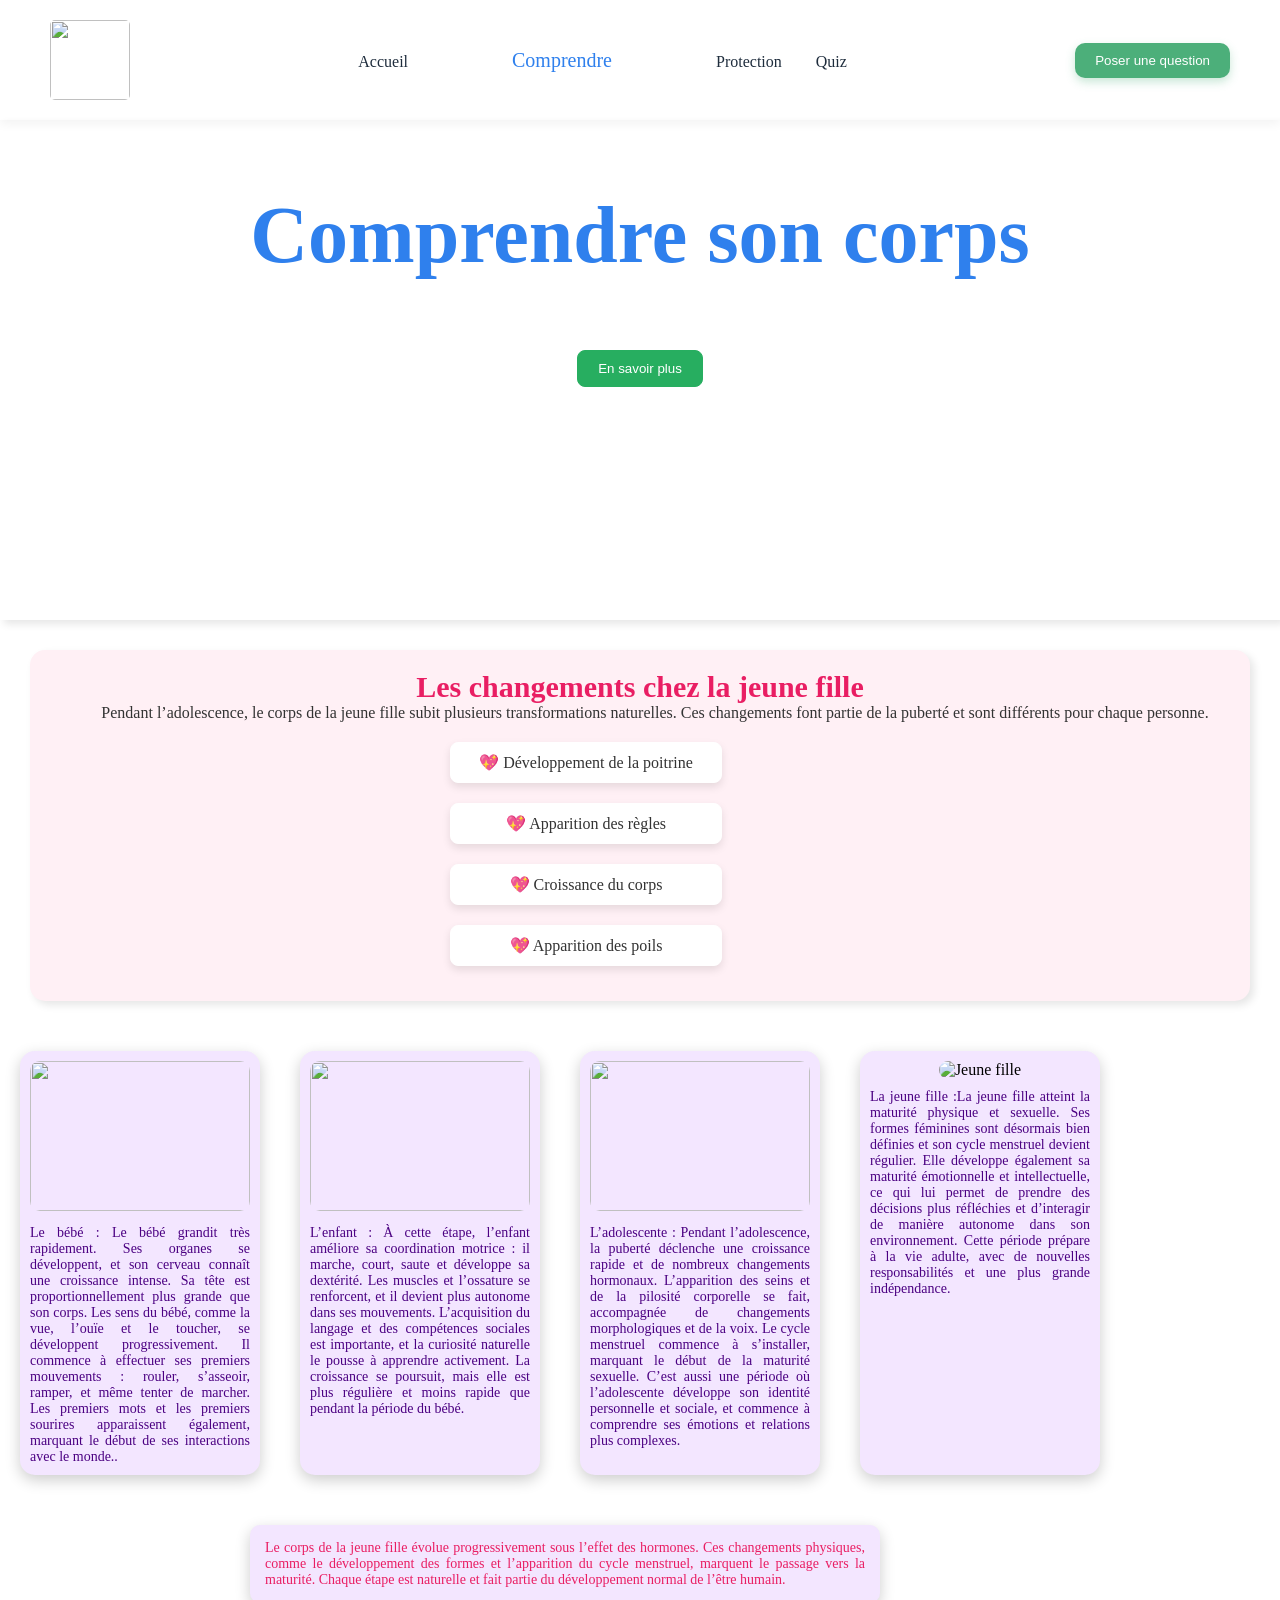
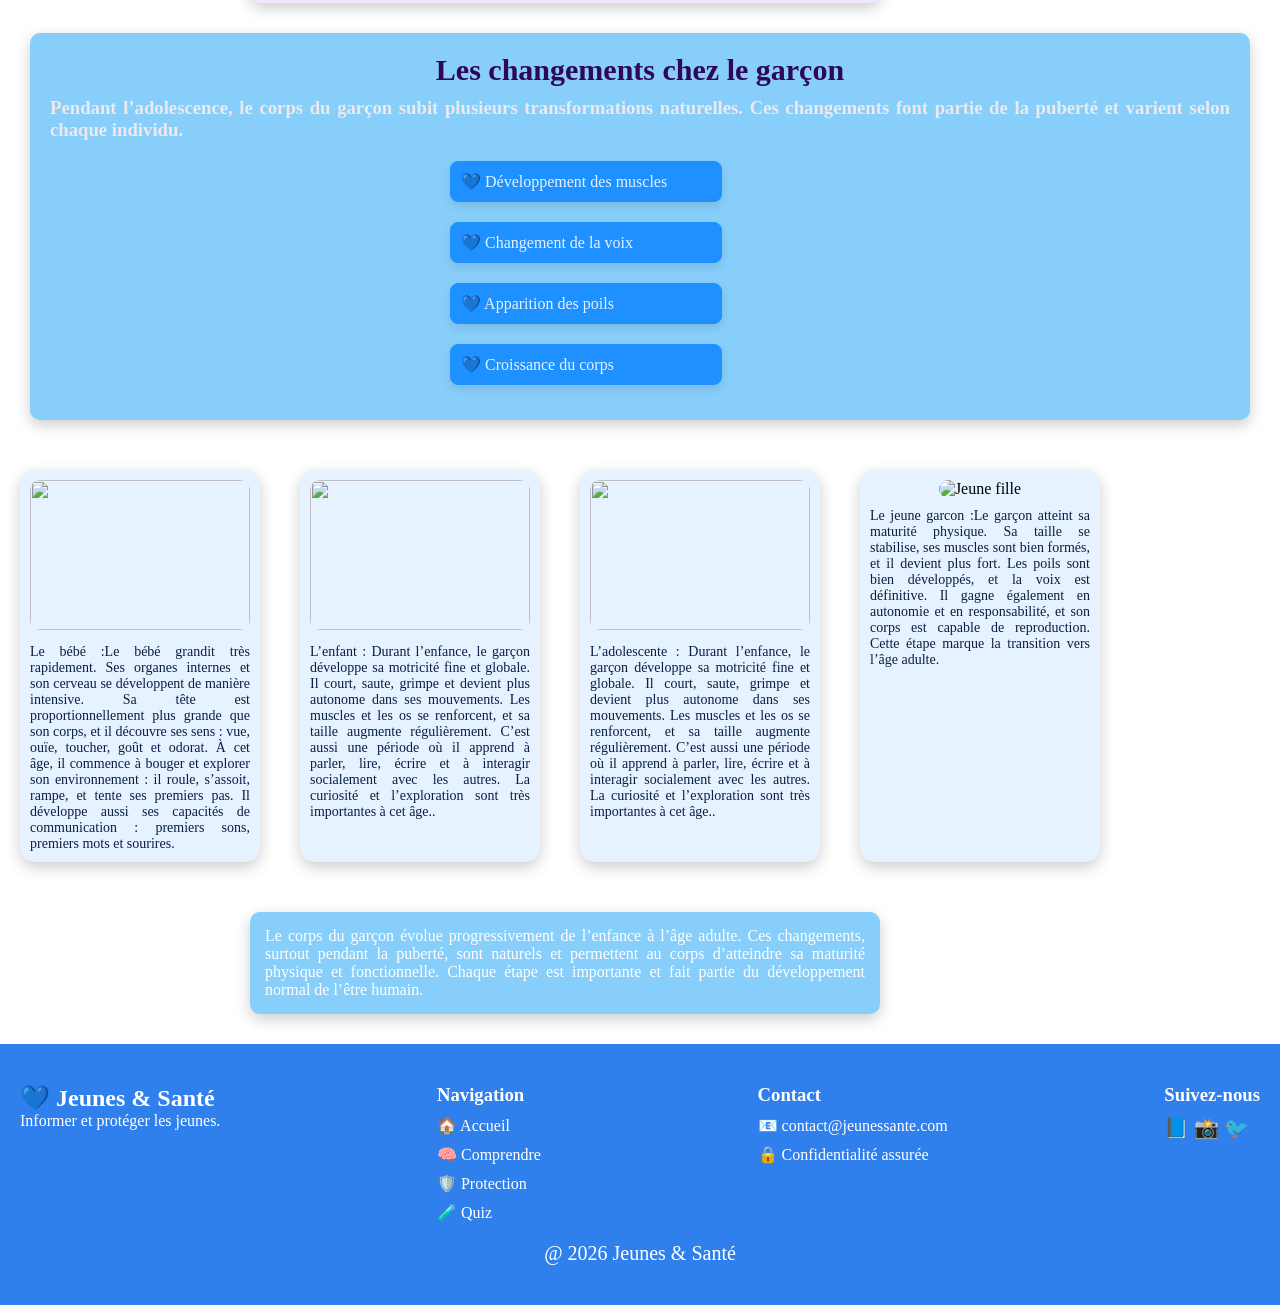
==== MON_projet_02/comprendre.html @ f054b7c0 "mise en page" ====
<!DOCTYPE html>
<html lang="en">
<head>
    <meta charset="UTF-8">
    <meta name="viewport" content="width=device-width, initial-scale=1.0">
    <title>Document</title>
    <link rel="stylesheet" href="comprendre.css">
</head>
<body>
     <header>
   <img src="../WhatsApp Image 2026-03-15 at 23.31.17.jpeg" alt="">
    <nav>
      <a href="./index.html">Accueil </a>
      <a href=""><span class="fils">Comprendre</span></a>
      <a href="../Protéger/protéger.html">Protection</a>
      <a href="../Quiz/quiz.html">Quiz</a>
    </nav>
    <button class="bouton"><a href="../Question/question">Poser une question</a></button>
  </header>
  <div class="mere">
   <div class="fils">
    <h1>Comprendre son corps</h1>
  <p>
    L’adolescence est une période de transformation physique et émotionnelle.
    Comprendre son corps permet de mieux vivre ces changements et de faire des choix responsables.
  </p>
  <button>En savoir plus</button>
   </div>
  </div>
  <section class="fille">
  <h2>Les changements chez la jeune fille</h2>
  <p>
    Pendant l’adolescence, le corps de la jeune fille subit plusieurs transformations naturelles.
    Ces changements font partie de la puberté et sont différents pour chaque personne.
  </p>

  <div class="fille1">
      <p>💖 Développement de la poitrine</p>
    <p>💖 Apparition des règles</p>
    <p>💖 Croissance du corps</p>
    <p>💖 Apparition des poils</p>
  </div>
</section>
<section class="mere1">
  <div class="fille2">
  <img src="image.png" alt="">
  <p>Le bébé : Le bébé grandit très rapidement. Ses organes se développent, et son cerveau connaît une croissance intense. Sa tête est proportionnellement plus grande que son corps. Les sens du bébé, comme la vue, l’ouïe et le toucher, se développent progressivement. Il commence à effectuer ses premiers mouvements : rouler, s’asseoir, ramper, et même tenter de marcher. Les premiers mots et les premiers sourires apparaissent également, marquant le début de ses interactions avec le monde..</p>
</div>

<div class="fille2">
  <img src="WhatsApp Image 2026-03-18 at 15.33.07.jpeg" alt="">
  <p>L’enfant : À cette étape, l’enfant améliore sa coordination motrice : il marche, court, saute et développe sa dextérité. Les muscles et l’ossature se renforcent, et il devient plus autonome dans ses mouvements. L’acquisition du langage et des compétences sociales est importante, et la curiosité naturelle le pousse à apprendre activement. La croissance se poursuit, mais elle est plus régulière et moins rapide que pendant la période du bébé.</p>
</div>

<div class="fille2">
  <img src="WhatsApp Image 2026-03-18 at 15.41.31.jpeg" alt="">
  <p>L’adolescente : Pendant l’adolescence, la puberté déclenche une croissance rapide et de nombreux changements hormonaux. L’apparition des seins et de la pilosité corporelle se fait, accompagnée de changements morphologiques et de la voix. Le cycle menstruel commence à s’installer, marquant le début de la maturité sexuelle. C’est aussi une période où l’adolescente développe son identité personnelle et sociale, et commence à comprendre ses émotions et relations plus complexes.</p>
</div>

<div class="fille2">
  <img src="WhatsApp Image 2026-03-18 at 15.45.42.jpeg" alt="Jeune fille">
  <p>La jeune fille :La jeune fille atteint la maturité physique et sexuelle. Ses formes féminines sont désormais bien définies et son cycle menstruel devient régulier. Elle développe également sa maturité émotionnelle et intellectuelle, ce qui lui permet de prendre des décisions plus réfléchies et d’interagir de manière autonome dans son environnement. Cette période prépare à la vie adulte, avec de nouvelles responsabilités et une plus grande indépendance.</p>
</div>
  
</section>
<div class="fille3">
  <p>
    Le corps de la jeune fille évolue progressivement sous l’effet des hormones. 
    Ces changements physiques, comme le développement des formes et l’apparition 
    du cycle menstruel, marquent le passage vers la maturité. Chaque étape est 
    naturelle et fait partie du développement normal de l’être humain.
  </p>
</div>
<section class="garcon">

  <h2>Les changements chez le garçon</h2>

<h3>Pendant l’adolescence, le corps du garçon subit plusieurs transformations naturelles.
    Ces changements font partie de la puberté et varient selon chaque individu.</h3>
  

  <div class="garcon1">
    <p>💙 Développement des muscles</p>
    <p>💙 Changement de la voix</p>
    <p>💙 Apparition des poils</p>
    <p>💙 Croissance du corps</p>
  </div>
</section>
<section class="mere2">
  <div class="garcon2">
  <img src="bb garcn.jpeg" alt="">
  <p>Le bébé :Le bébé grandit très rapidement. Ses organes internes et son cerveau se développent de manière intensive. Sa tête est proportionnellement plus grande que son corps, et il découvre ses sens : vue, ouïe, toucher, goût et odorat. À cet âge, il commence à bouger et explorer son environnement : il roule, s’assoit, rampe, et tente ses premiers pas. Il développe aussi ses capacités de communication : premiers sons, premiers mots et sourires.</p>
</div>

<div class="garcon2">
  <img src="enfant garcon.jpeg" alt="">
  <p>L’enfant :   Durant l’enfance, le garçon développe sa motricité fine et globale. Il court, saute, grimpe et devient plus autonome dans ses mouvements. Les muscles et les os se renforcent, et sa taille augmente régulièrement. C’est aussi une période où il apprend à parler, lire, écrire et à interagir socialement avec les autres. La curiosité et l’exploration sont très importantes à cet âge..</p>
</div>

<div class="garcon2">
  <img src="ado jeune.jpeg" alt="">
  <p>L’adolescente :  Durant l’enfance, le garçon développe sa motricité fine et globale. Il court, saute, grimpe et devient plus autonome dans ses mouvements. Les muscles et les os se renforcent, et sa taille augmente régulièrement. C’est aussi une période où il apprend à parler, lire, écrire et à interagir socialement avec les autres. La curiosité et l’exploration sont très importantes à cet âge..</p>
</div>

<div class="garcon2">
  <img src="jeune garcon.jpeg" alt="Jeune fille">
  <p>Le jeune garcon :Le garçon atteint sa maturité physique. Sa taille se stabilise, ses muscles sont bien formés, et il devient plus fort. Les poils sont bien développés, et la voix est définitive. Il gagne également en autonomie et en responsabilité, et son corps est capable de reproduction. Cette étape marque la transition vers l’âge adulte.</p>
</div>
</section>
<div class="garcon3">
  <p>Le corps du garçon évolue progressivement de l’enfance à l’âge adulte. Ces changements, surtout pendant la puberté, sont naturels et permettent au corps d’atteindre sa maturité physique et fonctionnelle. Chaque étape est importante et fait partie du développement normal de l’être humain.</p>
</div>
<footer>
  <div class="mere5">
    <div class="fils4">
      <h2>💙 Jeunes & Santé</h2>
      <p>Informer et protéger les jeunes.</p>
    </div>
    <div class="fils5">
      <h3>Navigation</h3>
      <a href="">🏠 Accueil</a>
      <a href="">🧠 Comprendre</a>
      <a href="">🛡️ Protection</a>
      <a href="">🧪 Quiz</a>
    </div>
    <div class="fils5">
      <h3>Contact</h3>
      <p>📧 contact@jeunessante.com</p>
      <p>🔒 Confidentialité assurée</p>
    </div>
    <div class="fils5">
      <h3>Suivez-nous</h3>
      <div class="fils6">
        <span>📘</span>
        <span>📸</span>
        <span>🐦</span>
      </div>
    </div>
  </div>
  <div class="fils7">
    @ 2026 Jeunes & Santé
  </div>
</footer>   
</body>
</html>
---- MON_projet_02/comprendre.css ----
*{
  padding: 0;
  margin: 0;
}
header {
  display: flex;
  justify-content: space-between;
  align-items: center;
  padding: 20px 50px;
  background: white;
  box-shadow: 0 4px 10px rgba(0,0,0,0.05);
  img{
    height: 80px;
    width: 80px;
    border-radius: 5px;
    object-fit: cover;
  }
}

nav a {
  margin: 0 15px;
  text-decoration: none;
  color: #1f2d3d;
}
.bouton {
  background: #4caf7a;
  color: white;
  padding: 10px 20px;
  border-radius: 10px;
  border: none;
  box-shadow: 0 4px 10px rgba(76, 175, 122, 0.3);
  a{
    text-decoration: none;
    color: white;
  }
}
.fils:active{
    color: #56ccf2;
  }
  .fils{
    color: #2F80ED;
    font-size: 20px;
  }
 .mere{
    background-image: url(./pexels-max-fischer-5212345\ \(1\).jpg);
    width: 100%;
    height: 500px;
    background-repeat: no-repeat;
    background-size: cover;
    box-shadow: 4px 4px 8px rgba(0,0,0,0.1);
 } 
 .fils{
  text-align: center;
  padding: 70px;
}
.fils h1{
  color: #2F80ED;
  font-size: 80px;
}
.fils p{
  color: white;
  max-width: 500px;
}
.fils button{
  background-color: #27AE60;
  color: white;
  padding: 10px 20px;
  border-radius: 8px;
  border: 1px solid #27AE60;
}
.fils button:hover{
  background-color: #1f8448;
  transform: scale(1.05);
}
.fille{
  text-align: center;
  background-color: #FFF0F5; 
  box-shadow: 4px 4px 8px rgba(0,0,0,0.1);
border-radius: 15px;
margin-top: 20px;
 margin: 30px ;
  padding: 20px;
}

.fille h2{
  color: #E91E63;
  font-size: 30px;
}

.fille p{
  color: #333;
  margin-left: 30px;
}
.fille1 p{
  background: white;
  padding: 10px;
  width: 250px;
  border-radius: 8px;
  box-shadow: 0 4px 8px rgba(0,0,0,0.1);
margin: 15px;
margin-left: 400px;
margin-top: 20px;
border: 1px solid white;
}

.fille2 {
  width: 220px;
  margin: 20px;
  text-align: center;
  background-color: #f3e6ff;
  border-radius: 15px;
  padding: 10px;
  box-shadow: 0 5px 15px rgba(0,0,0,0.2);
}

.fille2 img {
  width: 100%;
  height: 150px;
  object-fit: cover;
  border-radius: 10px;
  transition: transform 0.3s;
}

.fille2 p {
  margin-top: 10px;
  font-size: 14px;
  color: #4B0082; 
  text-align: justify;
}


.fille2:hover {
  transform: scale(1.05);
  background: white;
  p{
    color: #E91E63;
  }
}
.mere1{
  display: flex;
}
.fille2:hover img{
  transform: scale(1.05);
}
.fille1:hover{
  p{
    transform: scale(1.05);
  background: white;
  }
}
.fille3 {
  width: 600px;
  margin: 30px;
  padding: 15px;
  background-color: #f3e6ff; 
  color:#E91E63 ;
  text-align: justify;
  border-radius: 10px;
  box-shadow: 0 5px 15px rgba(0,0,0,0.2);
  margin-left: 250px;
}
.fille3 p {
  font-size: 14px;
}
.garcon {
  margin: 30px ;
  padding: 20px;
  background-color: #87CEFA; 
  color: white;
  border-radius: 10px;
  text-align: justify;
  box-shadow: 0 5px 15px rgba(0,0,0,0.2);
 
}
.garcon h2 {
  text-align: center;
  margin-bottom: 10px;
}
.garcon p{
  padding: 10px;
  width: 250px;
  border-radius: 8px;
  box-shadow: 0 4px 8px rgba(0,0,0,0.1);
margin: 15px;
margin-left: 400px;
margin-top: 20px;
border: 1px solid #1E90FF;
background: #1E90FF;
color: #E6F2FF;
}
.garcon h2{
  color: #2E0854;
  font-size: 30px;
}
.garcon h3{
 color: #ede9ec;
}
.garcon2 {
  width: 220px;
  margin: 20px;
  text-align: center;
  background-color: #E6F2FF;
  border-radius: 15px;
  padding: 10px;
  box-shadow: 0 5px 15px rgba(0,0,0,0.2);
}

.garcon2 img {
  width: 100%;
  height: 150px;
  object-fit: cover;
  border-radius: 10px;
  transition: transform 0.3s;
}

.garcon2 p {
  margin-top: 10px;
  font-size: 14px;
  color: #0A1F44; 
  text-align: justify;
}


.garcon2:hover {
  transform: scale(1.05);
  background: linear-gradient( #1E90FF, #87CEFA);
  p{
    color: #F5F5F5;
  }
}
.mere2{
  display: flex;
}
.garcon2:hover img{
  transform: scale(1.05);
}
.garcon3{
   width: 600px;
  margin: 30px;
  padding: 15px;
  background-color: #87CEFA; 
  color:white ;
  text-align: justify;
  border-radius: 10px;
  box-shadow: 0 5px 15px rgba(0,0,0,0.2);
  margin-left: 250px;

}
.mere5{
  display: flex;
  justify-content: space-between;
  gap: 20px;
}
.fils5{
  display: flex;
  flex-direction: column;
  gap: 10px;
  a{
    color: white;
  text-decoration: none;
  }
}
.fils6{
  font-size: 20px;
  margin-right: 10px;
  cursor: pointer;
}
.fils7{
  text-align: center;
  margin-top: 20px;
  font-size: 14px;
  font-size: 20px;
}
  .fils:active{
    color: #56ccf2;
  }
  .fils{
    color: #2F80ED;
    font-size: 20px;
  }
 .fils2 h3.sousfils{
    width: 200px;
    height: 200px;
  }
  footer{
  background-color: #2F80ED;
  color: white;
  padding: 40px 20px;
}
/* 
TABLETTE  */
@media (max-width: 1028px) {
  /* Header */
  header {
    flex-direction: column;
    padding: 30px 20px;
    gap: 15px;
  }
  header img {
    width: 120px;
    height: auto;
  }
  nav a {
    margin: 5px 10px;
  }

  /* Section mere */
  .mere {
    height: 450px;
  }
  .fils {
    padding: 50px;
  }
  .fils h1 {
    font-size: 60px;
  }
  .fils p {
    max-width: 400px;
    font-size: 14px;
  }
  .fils button {
    padding: 8px 18px;
  }

  /* Cartes filles/garçons */
  .mere1, .mere2, .mere5 {
    flex-wrap: wrap;
    justify-content: center;
  }
  .fille2, .fille3, .garcon2, .garcon3 {
    width: 45%;
    margin: 10px;
  }

  /* Section large */
  .fille3, .garcon3 {
    width: 80%;
    margin-left: auto;
    margin-right: auto;
  }

  /* Footer */
  footer {
    text-align: center;
    padding: 30px 20px;
  }
}

/*  MOBILE  */
@media (max-width: 768px) {
  /* Header */
  header {
     header {
    flex-direction: column;
    gap: 15px;
    width: 100%;
  }
  }
  header img {
    width: 60%;
    height: auto;
  }

  /* Section mere */
  .mere {
    width: 100%;
    background-image: url(./pexels-max-fischer-5212345\ \(1\).jpg);
    background-size: cover;
    background-position: center;
    width: 100%;
    height: auto;
    flex-direction: column;
    text-align: center;
    padding: 10px 20px;
  }
  .fils {
    padding: 30px;
  }
  .fils h1 {
    font-size: 40px;
  }
  .fils p {
    max-width: 300px;
    font-size: 12px;
  }
  .fils button {
    padding: 6px 15px;
    font-size: 14px;
  }

  /* Cartes filles/garçons */
  .mere1, .mere2, .mere5 {
    flex-direction: column;
    align-items: center;
    margin-left: 0;
  }
  .fille2, .fille3, .garcon2, .garcon3 {
    width: 90%;
    margin: 10px 0;
  }

  /* Sections large */
  .fille3, .garcon3 {
    width: 95%;
    margin-left: auto;
    margin-right: auto;
  }

  /* Footer */
  footer {
    width: 535px;
    padding: 20px;
    text-align: center;
    margin-left: 0;
  }
  .fille1 p{
    margin-left: 0px;
  }
  .garcon1 p{
    margin-left: 0px;
  }
}
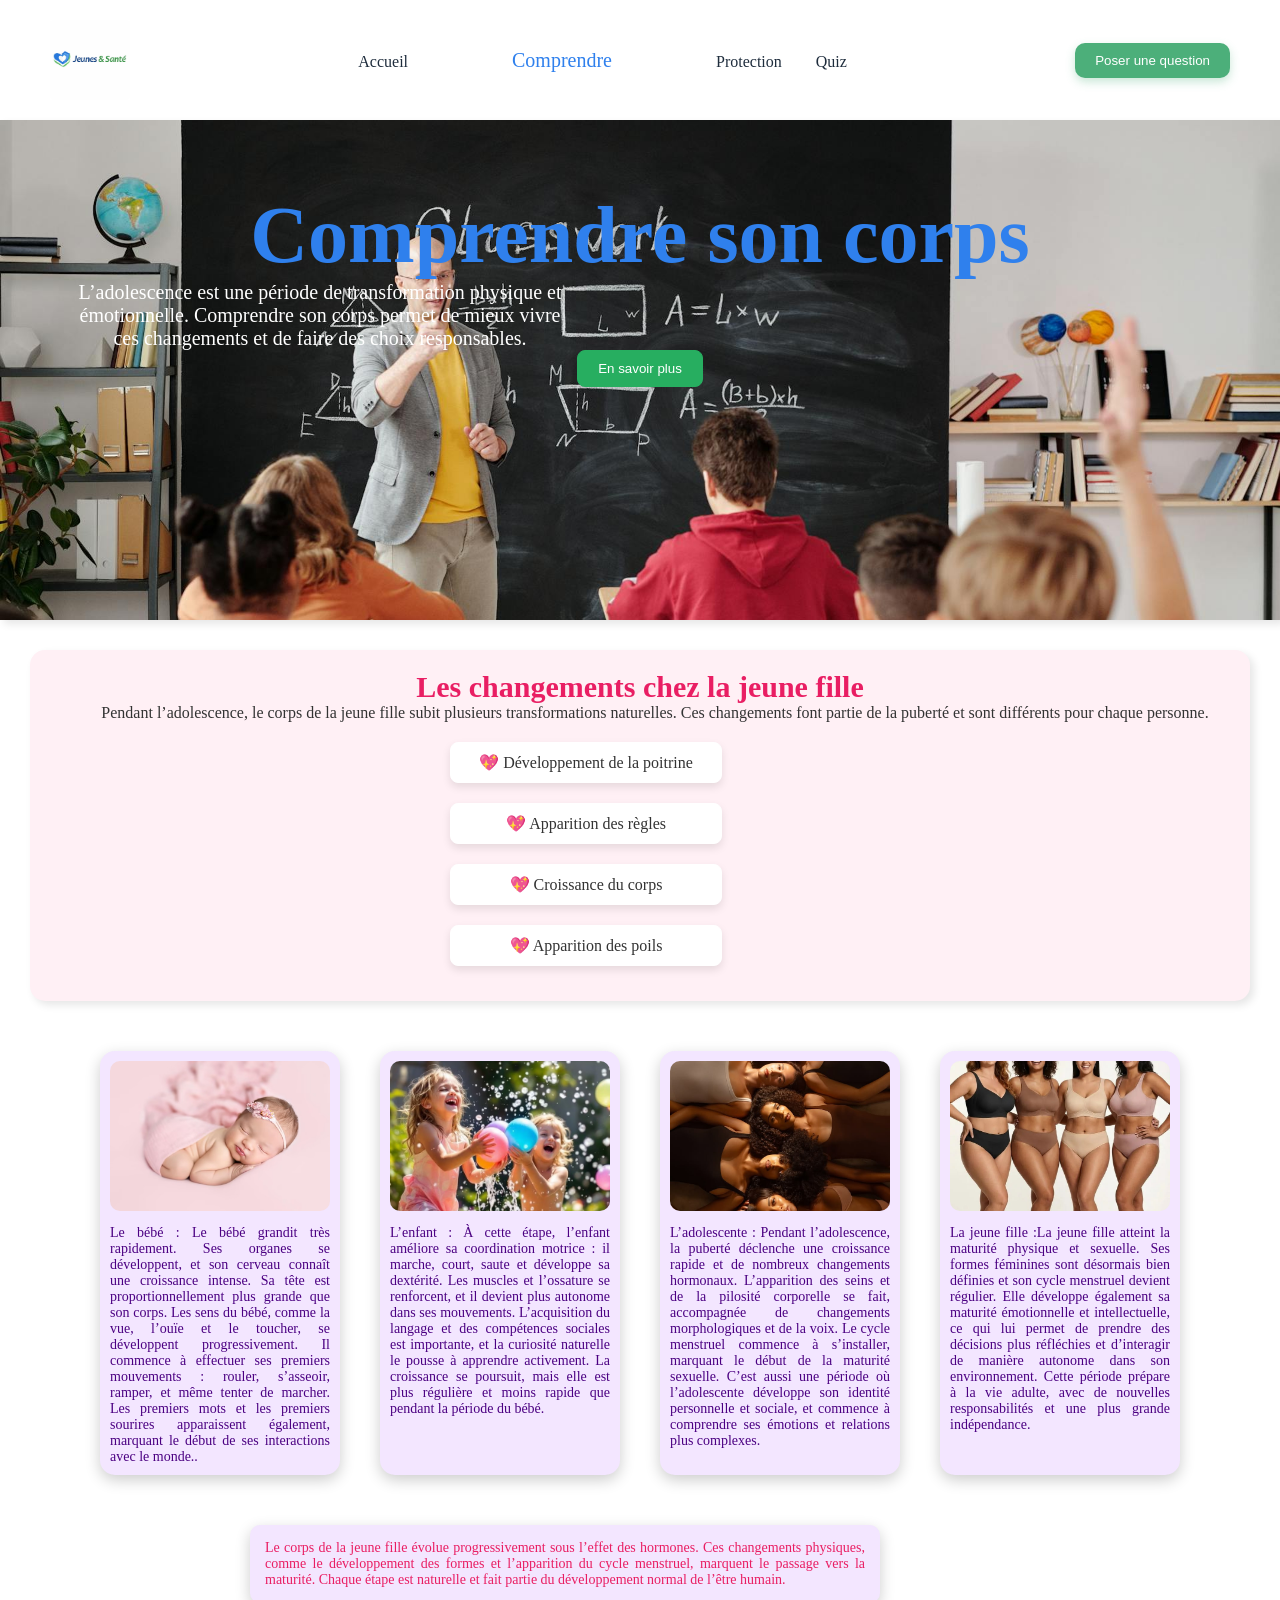
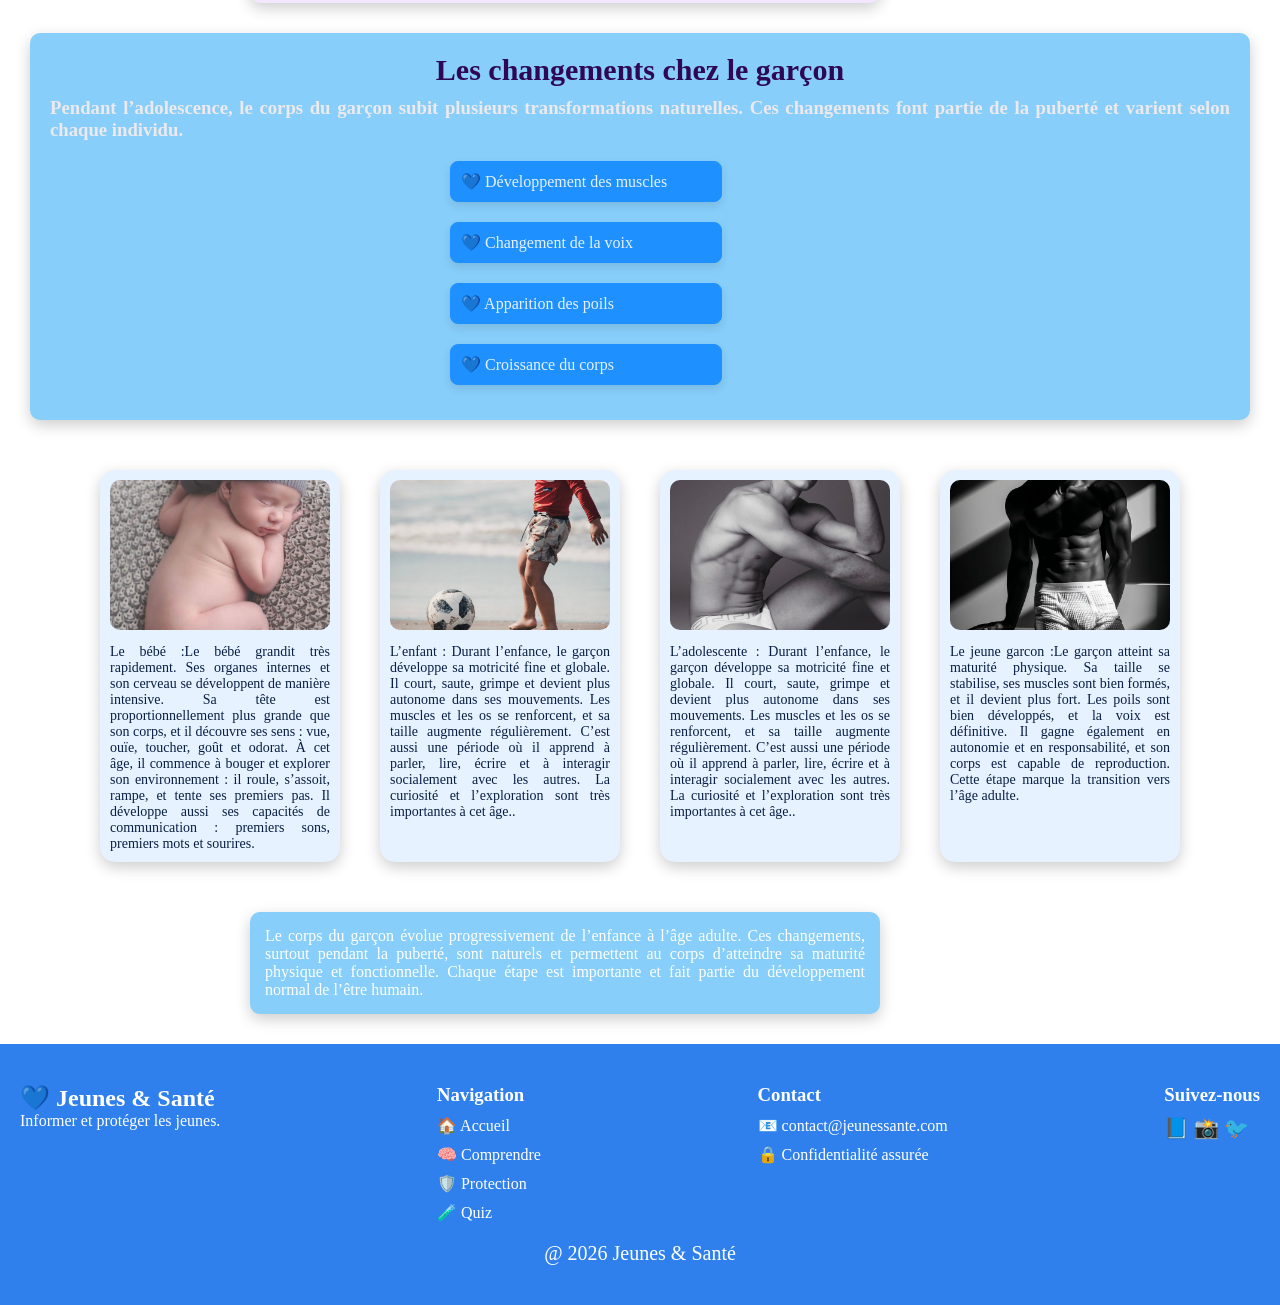
==== commit 74c207d1: "fin de la mis a jours du projet" ====
--- a/MON_projet_02/comprendre.html
+++ b/MON_projet_02/comprendre.html
@@ -4,18 +4,18 @@
     <meta charset="UTF-8">
     <meta name="viewport" content="width=device-width, initial-scale=1.0">
     <title>Document</title>
-    <link rel="stylesheet" href="comprendre.css">
+    <link rel="stylesheet" href="./comprendre.css">
 </head>
 <body>
      <header>
-   <img src="../WhatsApp Image 2026-03-15 at 23.31.17.jpeg" alt="">
+   <img src="./souce_image/LOGO.jpeg" alt="">
     <nav>
-      <a href="./index.html">Accueil </a>
+      <a href="../index.html">Accueil </a>
       <a href=""><span class="fils">Comprendre</span></a>
-      <a href="../Protéger/protéger.html">Protection</a>
-      <a href="../Quiz/quiz.html">Quiz</a>
+      <a href="../MON_projet_02/protection.html">Protection</a>
+      <a href="./quiz.html">Quiz</a>
     </nav>
-    <button class="bouton"><a href="../Question/question">Poser une question</a></button>
+    <button class="bouton"><a href="./question.html">Poser une question</a></button>
   </header>
   <div class="mere">
    <div class="fils">
@@ -43,22 +43,22 @@
 </section>
 <section class="mere1">
   <div class="fille2">
-  <img src="image.png" alt="">
+  <img src="./souce_image/cpd1.png" alt="">
   <p>Le bébé : Le bébé grandit très rapidement. Ses organes se développent, et son cerveau connaît une croissance intense. Sa tête est proportionnellement plus grande que son corps. Les sens du bébé, comme la vue, l’ouïe et le toucher, se développent progressivement. Il commence à effectuer ses premiers mouvements : rouler, s’asseoir, ramper, et même tenter de marcher. Les premiers mots et les premiers sourires apparaissent également, marquant le début de ses interactions avec le monde..</p>
 </div>
 
 <div class="fille2">
-  <img src="WhatsApp Image 2026-03-18 at 15.33.07.jpeg" alt="">
+  <img src="./souce_image/cpd2.jpeg" alt="">
   <p>L’enfant : À cette étape, l’enfant améliore sa coordination motrice : il marche, court, saute et développe sa dextérité. Les muscles et l’ossature se renforcent, et il devient plus autonome dans ses mouvements. L’acquisition du langage et des compétences sociales est importante, et la curiosité naturelle le pousse à apprendre activement. La croissance se poursuit, mais elle est plus régulière et moins rapide que pendant la période du bébé.</p>
 </div>
 
 <div class="fille2">
-  <img src="WhatsApp Image 2026-03-18 at 15.41.31.jpeg" alt="">
+  <img src="./souce_image/cpd3.jpeg" alt="">
   <p>L’adolescente : Pendant l’adolescence, la puberté déclenche une croissance rapide et de nombreux changements hormonaux. L’apparition des seins et de la pilosité corporelle se fait, accompagnée de changements morphologiques et de la voix. Le cycle menstruel commence à s’installer, marquant le début de la maturité sexuelle. C’est aussi une période où l’adolescente développe son identité personnelle et sociale, et commence à comprendre ses émotions et relations plus complexes.</p>
 </div>
 
 <div class="fille2">
-  <img src="WhatsApp Image 2026-03-18 at 15.45.42.jpeg" alt="Jeune fille">
+  <img src="./souce_image/cpd4.jpeg" alt="Jeune fille">
   <p>La jeune fille :La jeune fille atteint la maturité physique et sexuelle. Ses formes féminines sont désormais bien définies et son cycle menstruel devient régulier. Elle développe également sa maturité émotionnelle et intellectuelle, ce qui lui permet de prendre des décisions plus réfléchies et d’interagir de manière autonome dans son environnement. Cette période prépare à la vie adulte, avec de nouvelles responsabilités et une plus grande indépendance.</p>
 </div>
   
@@ -88,22 +88,22 @@
 </section>
 <section class="mere2">
   <div class="garcon2">
-  <img src="bb garcn.jpeg" alt="">
+  <img src="./souce_image/bb garcn.jpeg" alt="">
   <p>Le bébé :Le bébé grandit très rapidement. Ses organes internes et son cerveau se développent de manière intensive. Sa tête est proportionnellement plus grande que son corps, et il découvre ses sens : vue, ouïe, toucher, goût et odorat. À cet âge, il commence à bouger et explorer son environnement : il roule, s’assoit, rampe, et tente ses premiers pas. Il développe aussi ses capacités de communication : premiers sons, premiers mots et sourires.</p>
 </div>
 
 <div class="garcon2">
-  <img src="enfant garcon.jpeg" alt="">
+  <img src="./souce_image/enfant garcon.jpeg" alt="">
   <p>L’enfant :   Durant l’enfance, le garçon développe sa motricité fine et globale. Il court, saute, grimpe et devient plus autonome dans ses mouvements. Les muscles et les os se renforcent, et sa taille augmente régulièrement. C’est aussi une période où il apprend à parler, lire, écrire et à interagir socialement avec les autres. La curiosité et l’exploration sont très importantes à cet âge..</p>
 </div>
 
 <div class="garcon2">
-  <img src="ado jeune.jpeg" alt="">
+  <img src="./souce_image/ado jeune.jpeg" alt="">
   <p>L’adolescente :  Durant l’enfance, le garçon développe sa motricité fine et globale. Il court, saute, grimpe et devient plus autonome dans ses mouvements. Les muscles et les os se renforcent, et sa taille augmente régulièrement. C’est aussi une période où il apprend à parler, lire, écrire et à interagir socialement avec les autres. La curiosité et l’exploration sont très importantes à cet âge..</p>
 </div>
 
 <div class="garcon2">
-  <img src="jeune garcon.jpeg" alt="Jeune fille">
+  <img src="./souce_image/jeune garcon.jpeg" alt="Jeune fille">
   <p>Le jeune garcon :Le garçon atteint sa maturité physique. Sa taille se stabilise, ses muscles sont bien formés, et il devient plus fort. Les poils sont bien développés, et la voix est définitive. Il gagne également en autonomie et en responsabilité, et son corps est capable de reproduction. Cette étape marque la transition vers l’âge adulte.</p>
 </div>
 </section>
--- a/MON_projet_02/comprendre.css
+++ b/MON_projet_02/comprendre.css
@@ -42,8 +42,8 @@
     font-size: 20px;
   }
  .mere{
-    background-image: url(./pexels-max-fischer-5212345\ \(1\).jpg);
-    width: 100%;
+ background-image: url(./souce_image/Conprende.jpg);
+  width: 100%;
     height: 500px;
     background-repeat: no-repeat;
     background-size: cover;
@@ -138,6 +138,7 @@
 }
 .mere1{
   display: flex;
+  justify-content: center;
 }
 .fille2:hover img{
   transform: scale(1.05);
@@ -230,6 +231,7 @@
 }
 .mere2{
   display: flex;
+  justify-content: center;
 }
 .garcon2:hover img{
   transform: scale(1.05);
